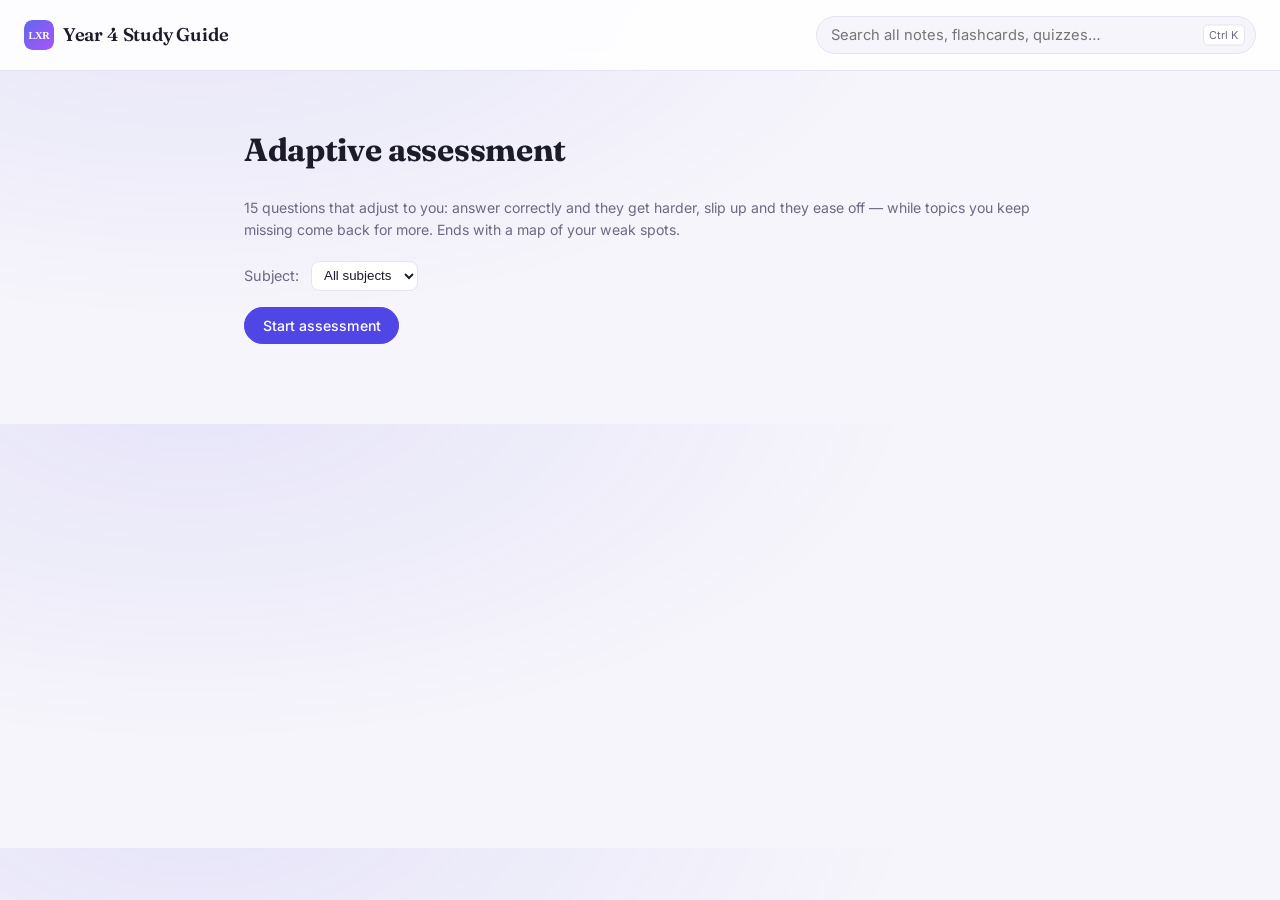
==== assess.html @ fa38fd71 "Add adaptive assessment mode with per-question difficulty labels Every quiz question now carries a d" ====
<!doctype html>
<html lang="en">
<head>
<meta charset="utf-8" />
<meta name="viewport" content="width=device-width, initial-scale=1" />
<title>Adaptive Assessment — Year 4 Study Guide</title>
<link rel="icon" type="image/svg+xml" href="assets/logo.svg" />
<link rel="manifest" href="manifest.webmanifest" />
<meta name="theme-color" content="#6366f1" />
<link rel="apple-touch-icon" href="assets/apple-touch-icon.png" />
<link rel="preconnect" href="https://fonts.googleapis.com" />
<link rel="preconnect" href="https://fonts.gstatic.com" crossorigin />
<link href="https://fonts.googleapis.com/css2?family=Fraunces:opsz,wght@9..144,500;9..144,600&family=Inter:wght@400;500;600;700&display=swap" rel="stylesheet" />
<link rel="stylesheet" href="assets/style.css" />
</head>
<body>
<header class="site-header">
  <a class="brand" href="index.html"><img src="assets/logo.svg" alt="" class="brand-logo" />Year 4 Study Guide</a>
</header>
<main class="container container-study">
  <div id="content">
    <p class="empty-state">Loading…</p>
  </div>
</main>
<script src="assets/app.js"></script>
<script src="assets/srs.js"></script>
<script src="assets/assess.js"></script>
</body>
</html>
---- assets/style.css ----
:root {
  --bg: #f6f5fb;
  --bg-soft: #eeecf9;
  --bg-elevated: #ffffff;
  --text: #1c1b29;
  --text-muted: #6b6a80;
  --border: #e5e3f0;
  --accent: #4f46e5;
  --accent-text: #ffffff;
  --good: #16a34a;
  --bad: #dc2626;
  --radius: 14px;
  --radius-sm: 9px;
  --shadow: 0 1px 2px rgba(30, 20, 60, 0.04), 0 6px 20px rgba(30, 20, 60, 0.06);
  --shadow-hover: 0 10px 30px rgba(30, 20, 60, 0.12);
  --font-display: "Fraunces", Georgia, serif;
  --font-body: "Inter", -apple-system, "Segoe UI", Roboto, Helvetica, Arial, sans-serif;
  font-family: var(--font-body);
}

@media (prefers-color-scheme: dark) {
  :root {
    --bg: #131320;
    --bg-soft: #1a1a2c;
    --bg-elevated: #1c1c2e;
    --text: #eeeef7;
    --text-muted: #a6a5bd;
    --border: #2c2c42;
    --accent: #9490f0;
    --accent-text: #14141f;
    --good: #4ade80;
    --bad: #f87171;
    --shadow: 0 1px 2px rgba(0, 0, 0, 0.2), 0 6px 24px rgba(0, 0, 0, 0.35);
    --shadow-hover: 0 12px 32px rgba(0, 0, 0, 0.45);
  }
}

* { box-sizing: border-box; }

html { scroll-behavior: smooth; }

body {
  margin: 0;
  background:
    radial-gradient(1200px 600px at 15% -10%, color-mix(in srgb, var(--accent) 10%, transparent), transparent 60%),
    var(--bg);
  color: var(--text);
  line-height: 1.6;
  transition: background 0.25s ease;
}

a { color: var(--accent); }

h1, h2, h3, .brand { font-family: var(--font-display); letter-spacing: -0.01em; }

header.site-header {
  display: flex;
  align-items: center;
  justify-content: space-between;
  gap: 1rem;
  padding: 1rem 1.5rem;
  background: color-mix(in srgb, var(--bg-elevated) 88%, transparent);
  backdrop-filter: blur(10px);
  border-bottom: 1px solid var(--border);
  position: sticky;
  top: 0;
  z-index: 10;
  flex-wrap: wrap;
  row-gap: 0.7rem;
}
@media (max-width: 560px) {
  header.site-header { padding: 0.8rem 1rem; }
}

header.site-header .brand {
  display: flex;
  align-items: center;
  gap: 0.55rem;
  font-weight: 600;
  text-decoration: none;
  color: var(--text);
  font-size: 1.15rem;
  white-space: nowrap;
}
.brand-logo { width: 30px; height: 30px; border-radius: 8px; flex-shrink: 0; }

#global-search {
  width: 100%;
  padding: 0.55rem 0.9rem;
  border-radius: 999px;
  border: 1px solid var(--border);
  background: var(--bg);
  color: var(--text);
  font-size: 0.92rem;
  font-family: var(--font-body);
  transition: border-color 0.15s ease, box-shadow 0.15s ease;
}
#global-search:focus {
  outline: none;
  border-color: var(--accent);
  box-shadow: 0 0 0 3px color-mix(in srgb, var(--accent) 18%, transparent);
}

#search-results {
  position: absolute;
  top: 100%;
  left: 0;
  right: 0;
  margin-top: 0.5rem;
  background: var(--bg-elevated);
  border: 1px solid var(--border);
  border-radius: var(--radius);
  box-shadow: var(--shadow-hover);
  max-height: 60vh;
  overflow-y: auto;
  display: none;
}
#search-results.open { display: block; }
#search-results a {
  display: flex;
  align-items: center;
  gap: 0.6rem;
  padding: 0.6rem 0.9rem;
  text-decoration: none;
  color: var(--text);
  border-bottom: 1px solid var(--border);
  font-size: 0.9rem;
}
#search-results a:last-child { border-bottom: none; }
#search-results a:hover { background: var(--bg-soft); }
#search-results small { color: var(--text-muted); display: block; font-weight: 400; }
.result-icon { font-size: 1.1rem; flex-shrink: 0; }
.search-wrap { position: relative; flex: 1; max-width: 440px; }
@media (max-width: 560px) {
  .search-wrap { flex-basis: 100%; max-width: 100%; order: 3; }
}

main.container {
  max-width: 1100px;
  margin: 0 auto;
  padding: 2rem 1.5rem 5rem;
}
@media (max-width: 560px) {
  main.container { padding: 1.25rem 1rem 3.5rem; }
}

.hero { max-width: 640px; margin-bottom: 2rem; }
.hero h1 { font-size: clamp(1.6rem, 5vw, 2.3rem); font-weight: 600; margin: 0 0 0.6rem; line-height: 1.15; }
.hero-highlight { color: var(--accent); }
.hero p { color: var(--text-muted); font-size: clamp(0.92rem, 2.5vw, 1.05rem); margin: 0; }

.subject-grid {
  display: grid;
  grid-template-columns: repeat(auto-fit, minmax(230px, 1fr));
  gap: 1.1rem;
}

.subject-card {
  position: relative;
  display: block;
  background: var(--bg-elevated);
  border: 1px solid var(--border);
  border-radius: var(--radius);
  padding: 1.4rem 1.4rem 1.6rem;
  text-decoration: none;
  color: var(--text);
  box-shadow: var(--shadow);
  transition: transform 0.2s ease, box-shadow 0.2s ease, border-color 0.2s ease;
  overflow: hidden;
}
.subject-card::before {
  content: "";
  position: absolute;
  inset: 0 auto auto 0;
  width: 100%;
  height: 4px;
  background: var(--card-accent, var(--accent));
}
.subject-card:hover {
  transform: translateY(-4px);
  box-shadow: var(--shadow-hover);
  border-color: color-mix(in srgb, var(--card-accent, var(--accent)) 40%, var(--border));
}
.subject-icon { font-size: 1.8rem; display: block; margin-bottom: 0.6rem; }
.subject-card h3 { margin: 0 0 0.4rem; font-size: 1.15rem; }
.subject-card p { margin: 0 0 0.9rem; color: var(--text-muted); font-size: 0.9rem; }
.card-arrow { font-size: 0.85rem; font-weight: 600; color: var(--card-accent, var(--accent)); }

.subject-heading { display: flex; align-items: center; gap: 0.6rem; margin-bottom: 1.5rem; }
.subject-heading-icon { font-size: 1.8rem; }
.subject-heading h1 { margin: 0; font-size: 1.9rem; }

.layout {
  display: grid;
  grid-template-columns: 260px 1fr;
  gap: 1.5rem;
  align-items: start;
}
@media (max-width: 800px) {
  .layout { grid-template-columns: 1fr; }
}

nav.sidebar {
  background: var(--bg-elevated);
  border: 1px solid var(--border);
  border-radius: var(--radius);
  padding: 0.6rem;
  position: sticky;
  top: 5rem;
  max-height: calc(100vh - 6rem);
  overflow-y: auto;
}
nav.sidebar a {
  display: block;
  padding: 0.5rem 0.7rem;
  border-radius: var(--radius-sm);
  text-decoration: none;
  color: var(--text-muted);
  font-size: 0.9rem;
  border-left: 3px solid transparent;
  transition: background 0.12s ease, color 0.12s ease;
}
nav.sidebar a:hover { background: var(--bg-soft); color: var(--text); }
nav.sidebar a.active {
  background: color-mix(in srgb, var(--accent) 12%, transparent);
  color: var(--accent);
  border-left-color: var(--accent);
  font-weight: 500;
}

@media (max-width: 800px) {
  nav.sidebar {
    position: static;
    max-height: none;
    display: flex;
    gap: 0.4rem;
    overflow-x: auto;
    -webkit-overflow-scrolling: touch;
    scrollbar-width: thin;
  }
  nav.sidebar a {
    flex-shrink: 0;
    white-space: nowrap;
    border: 1px solid var(--border);
    border-left: 1px solid var(--border);
    border-radius: 999px;
    padding: 0.4rem 0.85rem;
  }
  nav.sidebar a.active { border-color: var(--accent); border-left-color: var(--accent); }
}

.topic-panel {
  background: var(--bg-elevated);
  border: 1px solid var(--border);
  border-radius: var(--radius);
  padding: 1.75rem 2rem;
  box-shadow: var(--shadow);
}
.topic-panel h2 { margin-top: 0; font-size: 1.5rem; }
@media (max-width: 560px) {
  .topic-panel { padding: 1.25rem 1.1rem; }
  .topic-panel h2 { font-size: 1.3rem; }
}

.table-scroll { overflow-x: auto; margin: 1.2em 0; -webkit-overflow-scrolling: touch; }
.table-scroll table { margin: 0; }

.practice-buttons {
  display: flex;
  gap: 0.6rem;
  flex-wrap: wrap;
  margin: 1rem 0 1.75rem;
}

.btn {
  display: inline-block;
  padding: 0.55rem 1.1rem;
  border-radius: 999px;
  border: 1px solid var(--border);
  background: var(--bg);
  color: var(--text);
  text-decoration: none;
  font-size: 0.88rem;
  font-weight: 500;
  font-family: var(--font-body);
  cursor: pointer;
  transition: transform 0.12s ease, box-shadow 0.12s ease, background 0.12s ease;
}
.btn:hover { transform: translateY(-1px); box-shadow: var(--shadow); }
.btn.primary { background: var(--accent); color: var(--accent-text); border-color: var(--accent); }
.btn:disabled { opacity: 0.5; cursor: default; transform: none; box-shadow: none; }

.notes-body h3, .notes-body h4 { margin-top: 1.6em; font-family: var(--font-display); }
.notes-body h3:first-child, .notes-body h4:first-child { margin-top: 0; }
.notes-body ul { padding-left: 1.3em; }
.notes-body li { margin-bottom: 0.3em; }
.notes-body strong { color: var(--text); }
.notes-body table { border-collapse: collapse; width: 100%; min-width: 420px; margin: 1.2em 0; font-size: 0.92rem; }
.notes-body th, .notes-body td { border: 1px solid var(--border); padding: 0.55em 0.75em; text-align: left; }
.notes-body th { background: var(--bg-soft); font-family: var(--font-body); font-weight: 600; }
.notes-body tr:nth-child(even) td { background: color-mix(in srgb, var(--bg-soft) 45%, transparent); }

.mode-tabs { display: flex; gap: 0.5rem; margin-bottom: 1.5rem; flex-wrap: wrap; }
.mode-tabs a {
  padding: 0.5rem 1.05rem;
  border-radius: 999px;
  border: 1px solid var(--border);
  text-decoration: none;
  color: var(--text-muted);
  font-size: 0.88rem;
  font-weight: 500;
  transition: background 0.12s ease, color 0.12s ease, border-color 0.12s ease;
}
.mode-tabs a:hover { border-color: var(--accent); color: var(--text); }
.mode-tabs a.active { background: var(--accent); color: var(--accent-text); border-color: var(--accent); }

.flashcard-wrap { perspective: 1400px; margin-bottom: 1.5rem; }
.flashcard {
  position: relative;
  background: linear-gradient(160deg, var(--bg-elevated), color-mix(in srgb, var(--accent) 6%, var(--bg-elevated)));
  border: 1px solid var(--border);
  border-radius: var(--radius);
  box-shadow: var(--shadow);
  min-height: 240px;
  display: flex;
  align-items: center;
  justify-content: center;
  text-align: center;
  padding: 2.5rem 2rem;
  font-size: 1.2rem;
  font-family: var(--font-display);
  cursor: pointer;
  user-select: none;
  transition: transform 0.2s ease, box-shadow 0.2s ease;
}
.flashcard:hover { box-shadow: var(--shadow-hover); transform: translateY(-2px); }
@media (max-width: 560px) {
  .flashcard { min-height: 190px; padding: 1.75rem 1.25rem; font-size: 1.05rem; }
}
.flashcard .label {
  position: absolute;
  top: 0.9rem;
  left: 1.1rem;
  font-size: 0.7rem;
  font-family: var(--font-body);
  color: var(--accent);
  background: color-mix(in srgb, var(--accent) 14%, transparent);
  padding: 0.2rem 0.6rem;
  border-radius: 999px;
  text-transform: uppercase;
  letter-spacing: 0.06em;
  font-weight: 600;
}

.deck-controls, .quiz-controls { display: flex; justify-content: space-between; align-items: center; gap: 1rem; flex-wrap: wrap; }
@media (max-width: 560px) {
  .deck-controls { gap: 0.5rem; }
  .deck-controls .btn { flex: 1 1 auto; text-align: center; padding: 0.6rem 0.5rem; font-size: 0.82rem; }
}
.progress-text { color: var(--text-muted); font-size: 0.88rem; margin-bottom: 0.9rem; }

.progress-bar { height: 6px; border-radius: 999px; background: var(--bg-soft); overflow: hidden; margin-bottom: 0.6rem; }
.progress-bar > div { height: 100%; background: var(--accent); border-radius: 999px; transition: width 0.25s ease; }

.quiz-question { margin-bottom: 1.5rem; }
.quiz-question h3 { margin-bottom: 1.1rem; font-size: 1.25rem; }
.choice {
  display: block;
  width: 100%;
  text-align: left;
  padding: 0.75rem 1rem;
  margin-bottom: 0.55rem;
  border-radius: var(--radius-sm);
  border: 1px solid var(--border);
  background: var(--bg-elevated);
  color: var(--text);
  cursor: pointer;
  font-size: 0.95rem;
  font-family: var(--font-body);
  transition: border-color 0.12s ease, background 0.12s ease, transform 0.1s ease;
}
.choice:hover:not(:disabled) { border-color: var(--accent); transform: translateX(2px); }
.choice.correct { border-color: var(--good); background: color-mix(in srgb, var(--good) 15%, var(--bg-elevated)); }
.choice.incorrect { border-color: var(--bad); background: color-mix(in srgb, var(--bad) 15%, var(--bg-elevated)); }
.choice:disabled { cursor: default; }
.explanation { margin-top: 0.7rem; padding: 0.85rem 1rem; background: var(--bg-soft); border-radius: var(--radius-sm); font-size: 0.9rem; color: var(--text-muted); border-left: 3px solid var(--accent); }

.short-answer textarea {
  width: 100%;
  min-height: 150px;
  padding: 0.9rem;
  border-radius: var(--radius-sm);
  border: 1px solid var(--border);
  background: var(--bg-elevated);
  color: var(--text);
  font-family: var(--font-body);
  font-size: 0.95rem;
  resize: vertical;
  transition: border-color 0.15s ease, box-shadow 0.15s ease;
}
.short-answer textarea:focus {
  outline: none;
  border-color: var(--accent);
  box-shadow: 0 0 0 3px color-mix(in srgb, var(--accent) 15%, transparent);
}
.rubric { margin-top: 1.1rem; padding: 1.1rem 1.3rem; background: var(--bg-soft); border-radius: var(--radius); border-left: 3px solid var(--accent); }
.rubric strong { font-family: var(--font-display); }
.rubric ul { margin: 0.5em 0 0; }

.empty-state { color: var(--text-muted); text-align: center; padding: 3rem 1rem; }

.score-summary { text-align: center; padding: 2.5rem 1rem; }
.score-summary .big { font-size: 2.8rem; font-weight: 600; font-family: var(--font-display); color: var(--accent); }

/* ---- homepage dashboard ---- */
.dash { margin-bottom: 2rem; }
.stat-row {
  display: grid;
  grid-template-columns: repeat(auto-fit, minmax(150px, 1fr));
  gap: 0.8rem;
  margin-bottom: 1rem;
}
.stat-card {
  display: block;
  background: var(--bg-elevated);
  border: 1px solid var(--border);
  border-radius: var(--radius);
  padding: 0.9rem 1.1rem;
  text-decoration: none;
  color: var(--text);
  box-shadow: var(--shadow);
  transition: border-color 0.15s ease, transform 0.15s ease;
}
a.stat-card:hover { border-color: var(--accent); transform: translateY(-2px); }
.stat-big { display: block; font-size: 1.7rem; font-weight: 600; font-family: var(--font-display); color: var(--accent); line-height: 1.2; }
.stat-label { color: var(--text-muted); font-size: 0.82rem; }
.dash-actions { display: flex; gap: 0.6rem; flex-wrap: wrap; align-items: center; }
.weak-chips { display: flex; gap: 0.5rem; flex-wrap: wrap; }
.weak-chips a {
  padding: 0.35rem 0.8rem;
  border-radius: 999px;
  border: 1px solid color-mix(in srgb, var(--bad) 45%, var(--border));
  color: var(--bad);
  text-decoration: none;
  font-size: 0.85rem;
  font-weight: 500;
  background: color-mix(in srgb, var(--bad) 7%, transparent);
}
.weak-chips a:hover { background: color-mix(in srgb, var(--bad) 14%, transparent); }
.due-badge {
  position: absolute;
  top: 0.9rem;
  right: 0.9rem;
  background: color-mix(in srgb, var(--card-accent, var(--accent)) 14%, var(--bg-elevated));
  color: var(--card-accent, var(--accent));
  font-size: 0.72rem;
  font-weight: 600;
  padding: 0.15rem 0.55rem;
  border-radius: 999px;
}

/* ---- spaced-repetition rating buttons ---- */
.rating-buttons {
  display: grid;
  grid-template-columns: repeat(4, 1fr);
  gap: 0.5rem;
}
.rate {
  display: flex;
  flex-direction: column;
  align-items: center;
  gap: 0.05rem;
  padding: 0.6rem 0.3rem;
  border-radius: var(--radius-sm);
  border: 1px solid var(--border);
  background: var(--bg-elevated);
  cursor: pointer;
  font-family: var(--font-body);
  font-weight: 600;
  font-size: 0.9rem;
  transition: border-color 0.12s ease, transform 0.1s ease, background 0.12s ease;
}
.rate small { font-weight: 400; font-size: 0.72rem; color: var(--text-muted); }
.rate:hover { border-color: currentColor; transform: translateY(-1px); }
.rate-again { color: var(--bad); }
.rate-hard { color: #d97706; }
.rate-good { color: var(--accent); }
.rate-easy { color: var(--good); }
@media (prefers-color-scheme: dark) {
  .rate-hard { color: #fbbf24; }
}

/* ---- bottom tab bar (mobile only) ---- */
.tabbar {
  display: none;
  position: fixed;
  bottom: 0;
  left: 0;
  right: 0;
  z-index: 20;
  background: color-mix(in srgb, var(--bg-elevated) 94%, transparent);
  backdrop-filter: blur(10px);
  border-top: 1px solid var(--border);
  padding-bottom: env(safe-area-inset-bottom);
}
.tabbar a {
  flex: 1;
  display: flex;
  flex-direction: column;
  align-items: center;
  gap: 0.1rem;
  padding: 0.45rem 0.2rem 0.55rem;
  text-decoration: none;
  color: var(--text-muted);
  font-size: 0.68rem;
  font-weight: 500;
  position: relative;
}
.tabbar a span { font-size: 1.25rem; line-height: 1.2; }
.tabbar a.active { color: var(--accent); }
.tab-badge {
  position: absolute;
  top: 0.2rem;
  right: calc(50% - 1.6rem);
  background: var(--bad);
  color: #fff;
  font-size: 0.62rem;
  font-weight: 700;
  min-width: 1rem;
  text-align: center;
  padding: 0.05rem 0.3rem;
  border-radius: 999px;
}
@media (max-width: 560px) {
  .tabbar { display: flex; }
  main.container { padding-bottom: calc(4.5rem + env(safe-area-inset-bottom)); }
}

/* search result snippets */
.result-snippet { display: block; color: var(--text-muted); font-weight: 400; margin: 0.1rem 0; }
.result-snippet mark, mark {
  background: color-mix(in srgb, var(--accent) 25%, transparent);
  color: inherit;
  border-radius: 3px;
  padding: 0 2px;
}

/* subject/topic context labels on review cards and questions */
.card-context {
  position: absolute;
  top: 0.9rem;
  right: 1.1rem;
  max-width: 55%;
  overflow: hidden;
  text-overflow: ellipsis;
  white-space: nowrap;
  font-size: 0.72rem;
  font-family: var(--font-body);
  color: var(--text-muted);
}
.card-source { color: var(--text-muted); font-size: 0.82rem; margin: 0 0 0.5rem; }

/* ---- exam mode ---- */
.preset-row {
  display: grid;
  grid-template-columns: repeat(auto-fit, minmax(160px, 1fr));
  gap: 0.8rem;
  margin-top: 1rem;
}
.preset {
  display: flex;
  flex-direction: column;
  gap: 0.2rem;
  align-items: flex-start;
  text-align: left;
  background: var(--bg-elevated);
  border: 1px solid var(--border);
  border-radius: var(--radius);
  padding: 1rem 1.1rem;
  cursor: pointer;
  font-family: var(--font-body);
  color: var(--text);
  box-shadow: var(--shadow);
  transition: border-color 0.15s ease, transform 0.15s ease;
}
.preset:hover { border-color: var(--accent); transform: translateY(-2px); }
.preset strong { font-family: var(--font-display); font-size: 1.05rem; }
.preset small { color: var(--text-muted); }
.exam-bar {
  position: sticky;
  top: 4.2rem;
  z-index: 5;
  display: flex;
  align-items: center;
  justify-content: space-between;
  gap: 0.8rem;
  background: var(--bg-elevated);
  border: 1px solid var(--border);
  border-radius: 999px;
  padding: 0.45rem 0.6rem 0.45rem 1.1rem;
  margin-bottom: 1rem;
  box-shadow: var(--shadow);
}
#exam-timer { font-weight: 700; font-variant-numeric: tabular-nums; font-size: 1.05rem; }
#exam-timer.low { color: var(--bad); }
.palette { display: flex; flex-wrap: wrap; gap: 0.35rem; margin: 0 0 1.2rem; }
.palette button {
  min-width: 2.2rem;
  height: 2.2rem;
  border-radius: 8px;
  border: 1px solid var(--border);
  background: var(--bg-elevated);
  color: var(--text);
  cursor: pointer;
  font-size: 0.8rem;
  font-family: var(--font-body);
}
.palette button.answered { background: color-mix(in srgb, var(--accent) 18%, var(--bg-elevated)); border-color: var(--accent); }
.palette button.current { outline: 2px solid var(--accent); outline-offset: 1px; }
.choice.selected { border-color: var(--accent); background: color-mix(in srgb, var(--accent) 12%, var(--bg-elevated)); }
.exam-history { list-style: none; padding: 0; margin: 0.5rem 0 0; }
.exam-history li {
  display: flex;
  justify-content: space-between;
  gap: 1rem;
  padding: 0.55rem 0.2rem;
  border-bottom: 1px solid var(--border);
  font-size: 0.9rem;
}
.review-item {
  background: var(--bg-elevated);
  border: 1px solid var(--border);
  border-left: 3px solid var(--border);
  border-radius: var(--radius);
  padding: 1rem 1.2rem;
  margin-bottom: 0.8rem;
}
.review-item.right { border-left-color: var(--good); }
.review-item.wrong { border-left-color: var(--bad); }
.review-item h3 { margin: 0.2rem 0 0.6rem; font-size: 1.05rem; }
.rubric-check { display: flex; gap: 0.5rem; align-items: flex-start; margin: 0.35rem 0; font-size: 0.9rem; cursor: pointer; }
.rubric-check input { margin-top: 0.2rem; }

/* ---- desktop polish ---- */
main.container-study { max-width: 840px; }

.kbd-hints { display: none; color: var(--text-muted); font-size: 0.78rem; text-align: center; margin-top: 0.9rem; }
@media (min-width: 800px) and (hover: hover) {
  .kbd-hints { display: block; }
}
kbd {
  font-family: var(--font-body);
  font-size: 0.72rem;
  background: var(--bg-soft);
  border: 1px solid var(--border);
  border-bottom-width: 2px;
  border-radius: 5px;
  padding: 0.05rem 0.35rem;
}

.search-kbd {
  display: none;
  position: absolute;
  right: 0.7rem;
  top: 50%;
  transform: translateY(-50%);
  pointer-events: none;
  color: var(--text-muted);
  font-size: 0.68rem;
  border: 1px solid var(--border);
  border-radius: 5px;
  padding: 0.05rem 0.35rem;
  background: var(--bg-elevated);
}
@media (min-width: 800px) {
  .search-kbd { display: block; }
}

/* "On this page" mini-TOC (wide screens only) */
.toc { display: none; }
@media (min-width: 1150px) {
  .layout.has-toc { grid-template-columns: 250px minmax(0, 1fr) 215px; }
  .toc {
    display: block;
    position: sticky;
    top: 5rem;
    max-height: calc(100vh - 6rem);
    overflow-y: auto;
    font-size: 0.82rem;
    padding-left: 0.2rem;
  }
  .toc-title {
    text-transform: uppercase;
    letter-spacing: 0.05em;
    font-size: 0.68rem;
    font-weight: 600;
    color: var(--text-muted);
    margin-bottom: 0.5rem;
    padding-left: 0.6rem;
  }
  .toc a {
    display: block;
    padding: 0.28rem 0.6rem;
    color: var(--text-muted);
    text-decoration: none;
    border-left: 2px solid var(--border);
    border-radius: 0 6px 6px 0;
  }
  .toc a:hover { color: var(--text); background: var(--bg-soft); }
  .toc a.active { color: var(--accent); border-left-color: var(--accent); font-weight: 500; }
}
.notes-body h3, .notes-body h4 { scroll-margin-top: 5.5rem; }

.topic-nav-row {
  display: flex;
  justify-content: space-between;
  gap: 0.8rem;
  margin-top: 2rem;
  padding-top: 1.2rem;
  border-top: 1px solid var(--border);
}
.topic-nav-row .btn { max-width: 48%; overflow: hidden; text-overflow: ellipsis; white-space: nowrap; }
@media (max-width: 560px) {
  .topic-nav-row { flex-direction: column; }
  .topic-nav-row .btn { max-width: 100%; }
}

.activity-strip { display: flex; gap: 3px; margin-top: 0.5rem; }
.activity-strip i {
  width: 10px;
  height: 10px;
  border-radius: 3px;
  background: var(--bg-soft);
  border: 1px solid var(--border);
}
.activity-strip i.l1 { background: color-mix(in srgb, var(--accent) 30%, var(--bg-soft)); border-color: transparent; }
.activity-strip i.l2 { background: color-mix(in srgb, var(--accent) 60%, var(--bg-soft)); border-color: transparent; }
.activity-strip i.l3 { background: var(--accent); border-color: transparent; }

/* ---- adaptive assessment ---- */
.level-chip {
  display: inline-block;
  margin-left: 0.5rem;
  padding: 0.1rem 0.65rem;
  border-radius: 999px;
  font-size: 0.75rem;
  font-weight: 600;
  vertical-align: middle;
}
.level-1 { background: color-mix(in srgb, var(--good) 16%, transparent); color: var(--good); }
.level-2 { background: color-mix(in srgb, var(--accent) 16%, transparent); color: var(--accent); }
.level-3 { background: color-mix(in srgb, var(--bad) 16%, transparent); color: var(--bad); }

/* ---- Chinese card helpers ---- */
.speak-btn {
  position: absolute;
  bottom: 0.7rem;
  right: 0.9rem;
  border: none;
  background: transparent;
  font-size: 1.25rem;
  cursor: pointer;
  padding: 0.2rem;
}
.pinyin-mask { filter: blur(4px); cursor: pointer; transition: filter 0.15s ease; }
.pinyin-mask.revealed { filter: none; }
.pinyin-toggle {
  margin-left: 0.6rem;
  padding: 0.15rem 0.6rem;
  border-radius: 999px;
  border: 1px solid var(--border);
  background: var(--bg-elevated);
  color: var(--text-muted);
  font-size: 0.75rem;
  cursor: pointer;
  font-family: var(--font-body);
}
.pinyin-toggle:hover { border-color: var(--accent); color: var(--text); }
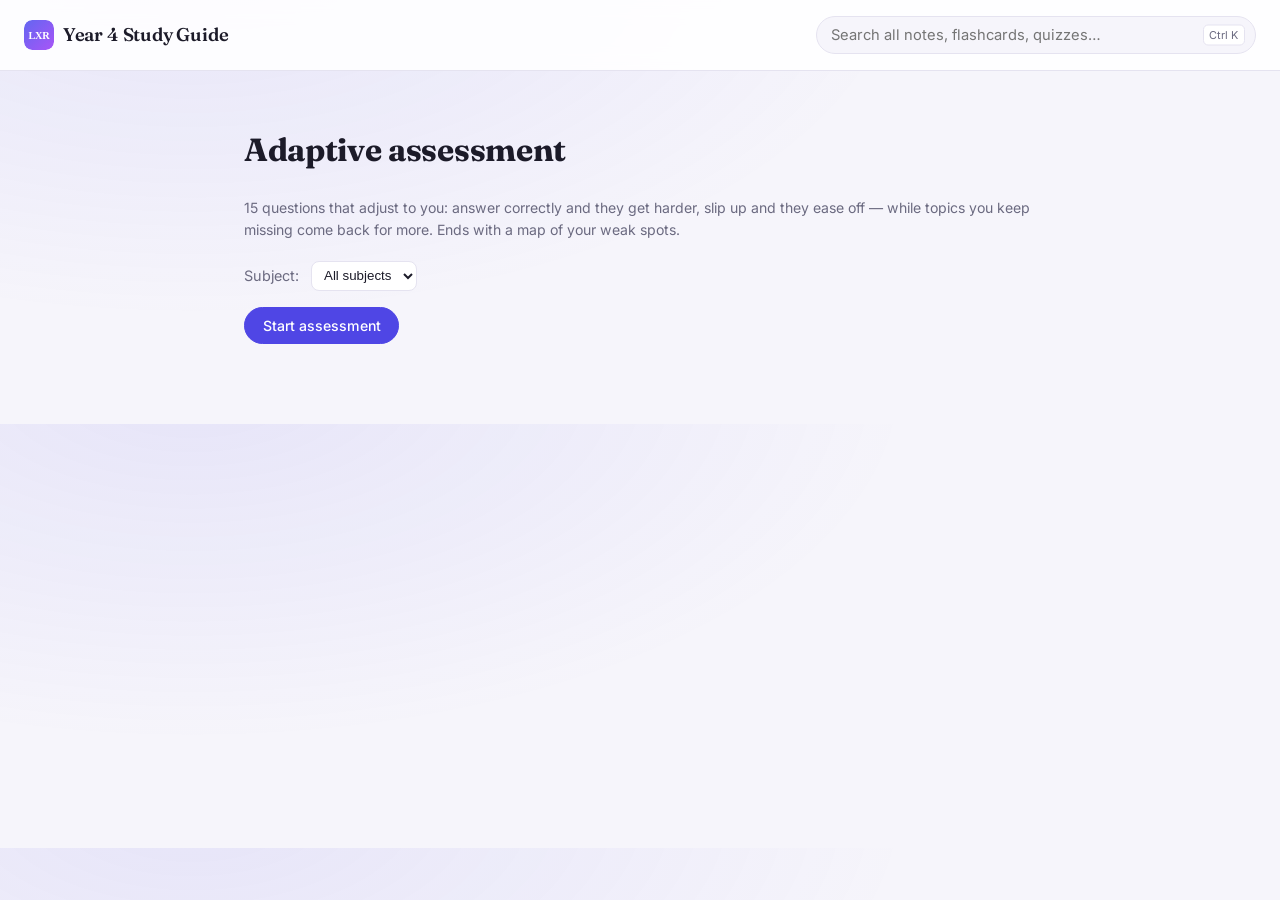
==== commit 60ce296e: "Block search and AI crawlers from the site Add a robots.txt that disallows all user agents, and a no" ====
--- a/assess.html
+++ b/assess.html
@@ -3,6 +3,7 @@
 <head>
 <meta charset="utf-8" />
 <meta name="viewport" content="width=device-width, initial-scale=1" />
+<meta name="robots" content="noindex, nofollow, noarchive, noimageindex" />
 <title>Adaptive Assessment — Year 4 Study Guide</title>
 <link rel="icon" type="image/svg+xml" href="assets/logo.svg" />
 <link rel="manifest" href="manifest.webmanifest" />
--- a/assets/style.css
+++ b/assets/style.css
@@ -37,6 +37,8 @@
 
 * { box-sizing: border-box; }
 
+select { max-width: 100%; }
+
 html { scroll-behavior: smooth; }
 
 body {
@@ -154,6 +156,21 @@
   grid-template-columns: repeat(auto-fit, minmax(230px, 1fr));
   gap: 1.1rem;
 }
+/* balanced 3 + 2 bento layout for the five subjects on desktop */
+@media (min-width: 900px) {
+  .subject-grid { grid-template-columns: repeat(6, 1fr); gap: 1.3rem; }
+  .subject-grid .subject-card { grid-column: span 2; padding: 1.7rem 1.6rem 1.8rem; }
+  .subject-grid .subject-card:nth-last-child(-n + 2) { grid-column: span 3; }
+  .subject-grid .subject-icon { font-size: 2.3rem; margin-bottom: 0.8rem; }
+  .subject-grid .subject-card h3 { font-size: 1.3rem; }
+  .subject-grid .subject-card p { font-size: 0.93rem; }
+}
+.card-meta {
+  display: block;
+  color: var(--text-muted);
+  font-size: 0.8rem;
+  margin: -0.4rem 0 0.9rem;
+}
 
 .subject-card {
   position: relative;
@@ -186,7 +203,7 @@
 .subject-card p { margin: 0 0 0.9rem; color: var(--text-muted); font-size: 0.9rem; }
 .card-arrow { font-size: 0.85rem; font-weight: 600; color: var(--card-accent, var(--accent)); }
 
-.subject-heading { display: flex; align-items: center; gap: 0.6rem; margin-bottom: 1.5rem; }
+.subject-heading { display: flex; align-items: center; gap: 0.6rem; margin-bottom: 1.5rem; flex-wrap: wrap; }
 .subject-heading-icon { font-size: 1.8rem; }
 .subject-heading h1 { margin: 0; font-size: 1.9rem; }
 
@@ -435,6 +452,57 @@
 .stat-big { display: block; font-size: 1.7rem; font-weight: 600; font-family: var(--font-display); color: var(--accent); line-height: 1.2; }
 .stat-label { color: var(--text-muted); font-size: 0.82rem; }
 .dash-actions { display: flex; gap: 0.6rem; flex-wrap: wrap; align-items: center; }
+
+.streak-bar {
+  display: flex;
+  align-items: center;
+  gap: 0.8rem;
+  flex-wrap: wrap;
+  background: var(--bg-elevated);
+  border: 1px solid var(--border);
+  border-radius: var(--radius);
+  padding: 0.7rem 1.1rem;
+  box-shadow: var(--shadow);
+  margin-bottom: 1rem;
+}
+.streak-bar .stat-big { font-size: 1.4rem; }
+.streak-bar .activity-strip { margin: 0 0 0 auto; }
+
+.mode-grid {
+  display: grid;
+  grid-template-columns: repeat(auto-fit, minmax(220px, 1fr));
+  gap: 0.9rem;
+}
+.mode-card {
+  display: block;
+  background: var(--bg-elevated);
+  border: 1px solid var(--border);
+  border-radius: var(--radius);
+  padding: 1.1rem 1.2rem;
+  text-decoration: none;
+  color: var(--text);
+  box-shadow: var(--shadow);
+  transition: transform 0.15s ease, box-shadow 0.15s ease, border-color 0.15s ease;
+}
+.mode-card:hover { transform: translateY(-3px); box-shadow: var(--shadow-hover); border-color: var(--accent); }
+.mode-icon { font-size: 1.6rem; display: block; margin-bottom: 0.4rem; }
+.mode-card h3 { margin: 0 0 0.3rem; font-size: 1.05rem; }
+.mode-card p { margin: 0; color: var(--text-muted); font-size: 0.85rem; line-height: 1.5; }
+.mode-card { position: relative; }
+
+.hub-section {
+  font-size: 0.8rem;
+  text-transform: uppercase;
+  letter-spacing: 0.08em;
+  color: var(--text-muted);
+  font-family: var(--font-body);
+  font-weight: 700;
+  margin: 1.8rem 0 0.7rem;
+}
+.guided-card {
+  display: block;
+  border-left: 4px solid var(--accent);
+}
 .weak-chips { display: flex; gap: 0.5rem; flex-wrap: wrap; }
 .weak-chips a {
   padding: 0.35rem 0.8rem;
@@ -602,6 +670,11 @@
   box-shadow: var(--shadow);
 }
 #exam-timer { font-weight: 700; font-variant-numeric: tabular-nums; font-size: 1.05rem; }
+@media (max-width: 560px) {
+  /* during an exam the timer bar owns the top of the screen */
+  body.exam-running header.site-header { position: static; }
+  body.exam-running .exam-bar { top: 0.5rem; }
+}
 #exam-timer.low { color: var(--bad); }
 .palette { display: flex; flex-wrap: wrap; gap: 0.35rem; margin: 0 0 1.2rem; }
 .palette button {
@@ -737,6 +810,104 @@
 .activity-strip i.l2 { background: color-mix(in srgb, var(--accent) 60%, var(--bg-soft)); border-color: transparent; }
 .activity-strip i.l3 { background: var(--accent); border-color: transparent; }
 
+/* ---- study path ---- */
+.continue-banner {
+  display: block;
+  background: linear-gradient(135deg, var(--accent), color-mix(in srgb, var(--accent) 65%, #a855f7));
+  color: var(--accent-text);
+  border-radius: var(--radius);
+  padding: 1.1rem 1.4rem;
+  text-decoration: none;
+  margin-bottom: 1.5rem;
+  box-shadow: var(--shadow);
+  transition: transform 0.15s ease, box-shadow 0.15s ease;
+}
+.continue-banner:hover { transform: translateY(-2px); box-shadow: var(--shadow-hover); }
+.continue-kicker {
+  display: block;
+  font-size: 0.7rem;
+  text-transform: uppercase;
+  letter-spacing: 0.08em;
+  font-weight: 700;
+  opacity: 0.85;
+  margin-bottom: 0.15rem;
+}
+.continue-banner strong { display: block; font-family: var(--font-display); font-size: 1.15rem; }
+.continue-banner small { display: block; opacity: 0.85; margin-top: 0.15rem; }
+
+.unit-card {
+  background: var(--bg-elevated);
+  border: 1px solid var(--border);
+  border-left: 4px solid var(--border);
+  border-radius: var(--radius);
+  padding: 1.1rem 1.3rem;
+  margin-bottom: 1rem;
+  box-shadow: var(--shadow);
+}
+.unit-card.status-verified { border-left-color: var(--good); }
+.unit-card.status-needs-work { border-left-color: var(--bad); }
+.unit-card.status-in-progress { border-left-color: var(--accent); }
+.unit-head { display: flex; justify-content: space-between; align-items: baseline; gap: 0.8rem; flex-wrap: wrap; }
+.unit-head h3 { margin: 0 0 0.3rem; font-size: 1.15rem; }
+.unit-status { font-size: 0.8rem; color: var(--text-muted); white-space: nowrap; }
+
+.path-topics { list-style: none; padding: 0; margin: 0.8rem 0 0; }
+.path-topic {
+  display: flex;
+  justify-content: space-between;
+  align-items: center;
+  gap: 0.8rem;
+  padding: 0.4rem 0;
+  border-bottom: 1px solid var(--border);
+  font-size: 0.9rem;
+}
+.path-topic:last-child { border-bottom: none; }
+.path-topic.weak .path-topic-title { color: var(--bad); font-weight: 500; }
+.path-topic-steps { display: flex; gap: 0.4rem; flex-shrink: 0; }
+.path-topic-steps a {
+  text-decoration: none;
+  font-size: 0.78rem;
+  padding: 0.2rem 0.6rem;
+  border-radius: 999px;
+  border: 1px solid var(--border);
+  color: var(--text-muted);
+}
+.path-topic-steps a:hover { border-color: var(--accent); color: var(--text); }
+.path-topic-steps a.done {
+  border-color: color-mix(in srgb, var(--good) 50%, var(--border));
+  color: var(--good);
+  background: color-mix(in srgb, var(--good) 8%, transparent);
+}
+@media (max-width: 560px) {
+  .path-topic-steps a { padding: 0.55rem 0.9rem; font-size: 0.82rem; }
+  .path-topic { padding: 0.55rem 0; }
+}
+
+.remediation {
+  margin-top: 0.9rem;
+  padding: 0.9rem 1rem;
+  background: color-mix(in srgb, var(--bad) 7%, transparent);
+  border: 1px solid color-mix(in srgb, var(--bad) 30%, var(--border));
+  border-radius: var(--radius-sm);
+  font-size: 0.9rem;
+}
+
+.final-exam-block {
+  margin-top: 2rem;
+  padding: 1.3rem 1.4rem;
+  background: var(--bg-elevated);
+  border: 1px dashed var(--border);
+  border-radius: var(--radius);
+}
+.final-exam-block.ready { border: 1px solid var(--good); }
+.final-exam-block h2 { margin: 0 0 0.4rem; }
+
+.learn-mark.done {
+  border-color: color-mix(in srgb, var(--good) 55%, var(--border));
+  color: var(--good);
+  background: color-mix(in srgb, var(--good) 8%, transparent);
+}
+
 /* ---- adaptive assessment ---- */
 .level-chip {
   display: inline-block;
